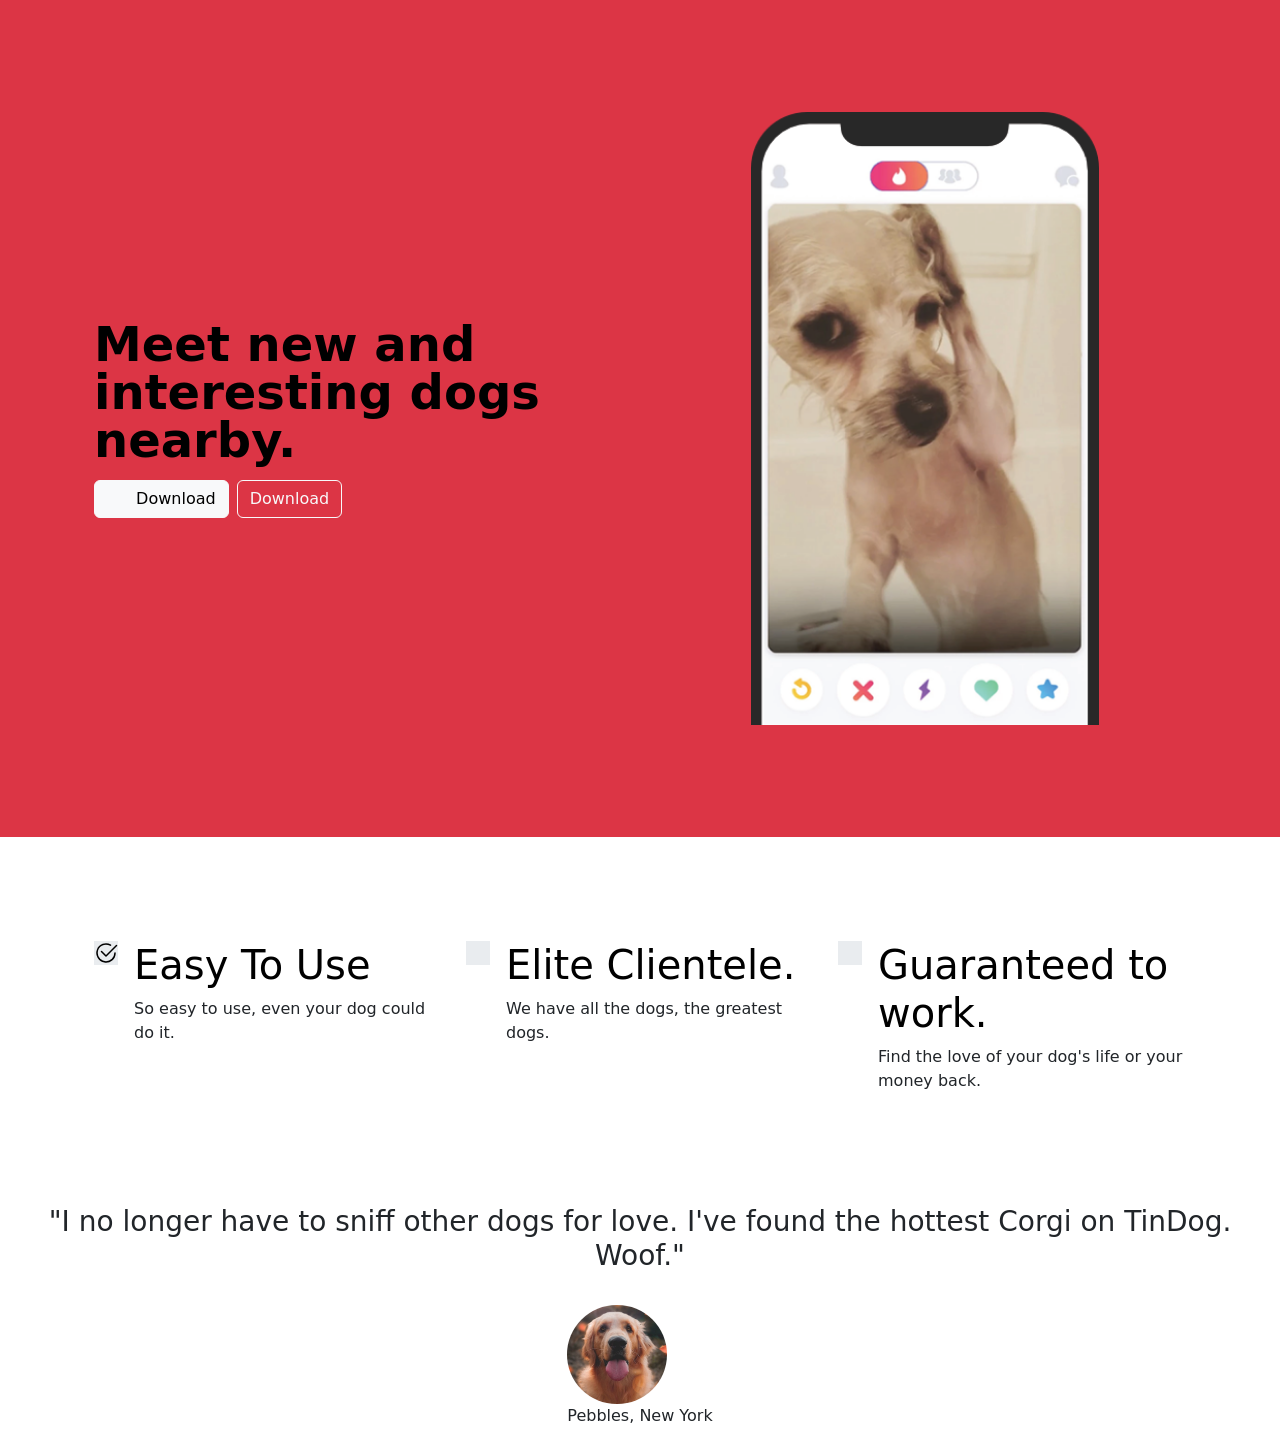
==== bootstrap-tindog/index.html @ 729865f2 "added layout" ====
<!DOCTYPE html>
<html lang="en">

<head>
  <meta charset="UTF-8">
  <meta name="viewport" content="width=device-width, initial-scale=1.0">
  <link href="https://cdn.jsdelivr.net/npm/bootstrap@5.3.8/dist/css/bootstrap.min.css" rel="stylesheet" integrity="sha384-sRIl4kxILFvY47J16cr9ZwB07vP4J8+LH7qKQnuqkuIAvNWLzeN8tE5YBujZqJLB" crossorigin="anonymous">
  <title>TinDog</title>
</head>

<body>

  <!-- Title -->
  <section id="title" class="gradient-background">
    <div class="p-3 mb-2 bg-danger text-white">
    <div class="container col-xxl-8 px-4 py-5 ">
      <div class="row flex-lg-row-reverse align-items-center g-5 py-5"> 
        <div class="col-10 col-sm-8 col-lg-6"> 
          <img src="/bootstrap-tindog/images/iphone.png" class="d-block mx-lg-auto col-8 img-fluid" alt="Bootstrap Themes" width="700" height="500" loading="lazy"> 
        </div> 
        <div class="col-lg-6"> 
          <h1 class="display-5 fw-bold text-body-emphasis lh-1 mb-3">Meet new and interesting dogs nearby.</h1> 
          <div class="d-grid gap-2 d-md-flex justify-content-md-start"> 
            <button type="button" class="btn btn-light"><svg xmlns="http://www.w3.org/2000/svg" width="16" height="16" fill="currentColor" class="bi bi-apple me-2" viewBox="0 0 16 16"></svg>
            <path d="M11.182.008C11.148-.03 9.923.023 8.857 1.18c-1.066 1.156-.902 2.482-.878 2.516s1.52.087 2.475-1.258.762-2.391.728-2.43m3.314 11.733c-.048-.096-2.325-1.234-2.113-3.422s1.675-2.789 1.698-2.854-.597-.79-1.254-1.157a3.7 3.7 0 0 0-1.563-.434c-.108-.003-.483-.095-1.254.116-.508.139-1.653.589-1.968.607-.316.018-1.256-.522-2.267-.665-.647-.125-1.333.131-1.824.328-.49.196-1.422.754-2.074 2.237-.652 1.482-.311 3.83-.067 4.56s.625 1.924 1.273 2.796c.576.984 1.34 1.667 1.659 1.899s1.219.386 1.843.067c.502-.308 1.408-.485 1.766-.472.357.013 1.061.154 1.782.539.571.197 1.111.115 1.652-.105.541-.221 1.324-1.059 2.238-2.758q.52-1.185.473-1.282"/>
            <path d="M11.182.008C11.148-.03 9.923.023 8.857 1.18c-1.066 1.156-.902 2.482-.878 2.516s1.52.087 2.475-1.258.762-2.391.728-2.43m3.314 11.733c-.048-.096-2.325-1.234-2.113-3.422s1.675-2.789 1.698-2.854-.597-.79-1.254-1.157a3.7 3.7 0 0 0-1.563-.434c-.108-.003-.483-.095-1.254.116-.508.139-1.653.589-1.968.607-.316.018-1.256-.522-2.267-.665-.647-.125-1.333.131-1.824.328-.49.196-1.422.754-2.074 2.237-.652 1.482-.311 3.83-.067 4.56s.625 1.924 1.273 2.796c.576.984 1.34 1.667 1.659 1.899s1.219.386 1.843.067c.502-.308 1.408-.485 1.766-.472.357.013 1.061.154 1.782.539.571.197 1.111.115 1.652-.105.541-.221 1.324-1.059 2.238-2.758q.52-1.185.473-1.282"/>
            </svg>Download</button>
            <button type="button" class="btn btn-outline-light">Download</button>
          </div> 
        </div> 
      </div> 
      </div>
    </div>
  </section>
  <!-- Features -->
  <section id="features">
    <div class="container px-4 py-5" id="hanging-icons"> 
      <div class="row g-4 py-5 row-cols-1 row-cols-lg-3"> 
        <div class="col d-flex align-items-start"> 
          <div class="icon-square text-body-emphasis bg-body-secondary d-inline-flex align-items-center justify-content-center fs-4 flex-shrink-0 me-3"> 
            <svg xmlns="http://www.w3.org/2000/svg" width="1em" height="1em" fill="currentColor" class="bi bi-check2-circle" viewBox="0 0 16 16">
              <path d="M2.5 8a5.5 5.5 0 0 1 8.25-4.764.5.5 0 0 0 .5-.866A6.5 6.5 0 1 0 14.5 8a.5.5 0 0 0-1 0 5.5 5.5 0 1 1-11 0"/>
              <path d="M15.354 3.354a.5.5 0 0 0-.708-.708L8 9.293 5.354 6.646a.5.5 0 1 0-.708.708l3 3a.5.5 0 0 0 .708 0z"/>
            </svg>
          </div> 
        <div> 
            <h3 class="fs-1 text-body-emphasis ">Easy To Use</h3>
            <p>So easy to use, even your dog could do it.</p>
          </div> 
        </div> 
        <div class="col d-flex align-items-start"> 
          <div class="icon-square text-body-emphasis bg-body-secondary d-inline-flex align-items-center justify-content-center fs-4 flex-shrink-0 me-3"> 
            <svg class="bi bi-mortarboard" width="1em" height="1em" aria-hidden="true">
              <use xlink:href="#cpu-fill"></use>
            </svg> 
          </div> 
          <div> 
            <h3 class="fs-1 text-body-emphasis">Elite Clientele.</h3> 
            <p>We have all the dogs, the greatest dogs.</p>
          </div> 
        </div> 
        <div class="col d-flex align-items-start"> 
          <div class="icon-square text-body-emphasis bg-body-secondary d-inline-flex align-items-center justify-content-center fs-4 flex-shrink-0 me-3"> 
            <svg class="bi" width="1em" height="1em" aria-hidden="true">
              <use xlink:href="#tools"></use>
            </svg> 
          </div> 
          <div> 
            <h3 class="fs-1 text-body-emphasis">Guaranteed to work.</h3> 
            <p>Find the love of your dog's life or your money back.</p>
          </div> 
        </div> 
      </div> 
    </div>

  </section>
  <!-- Testimonial -->
  <section id="testimonial">
    <div class="d-flex flex-column align-items-center justify-content-center"> <h3 class="text-center">"I no longer have to sniff other dogs for love. I've found the hottest Corgi on TinDog. Woof." </h3>
      <div class="d-flex flex-column  justify-content-center mt-4">
        <img src="/bootstrap-tindog/images/dog-img.jpg" class="rounded-circle" style="width:100px;" alt="Dog"> 
        <p>Pebbles, New York </p>
      </div>
    </div>
  </section>
  <!-- Pricing -->
  <section id="pricing">

  </section>
  <!-- Footer -->
  <section id="footer">

  </section>

  <script src="https://cdn.jsdelivr.net/npm/bootstrap@5.3.8/dist/js/bootstrap.bundle.min.js" integrity="sha384-FKyoEForCGlyvwx9Hj09JcYn3nv7wiPVlz7YYwJrWVcXK/BmnVDxM+D2scQbITxI" crossorigin="anonymous"></script>
</body>

</html>
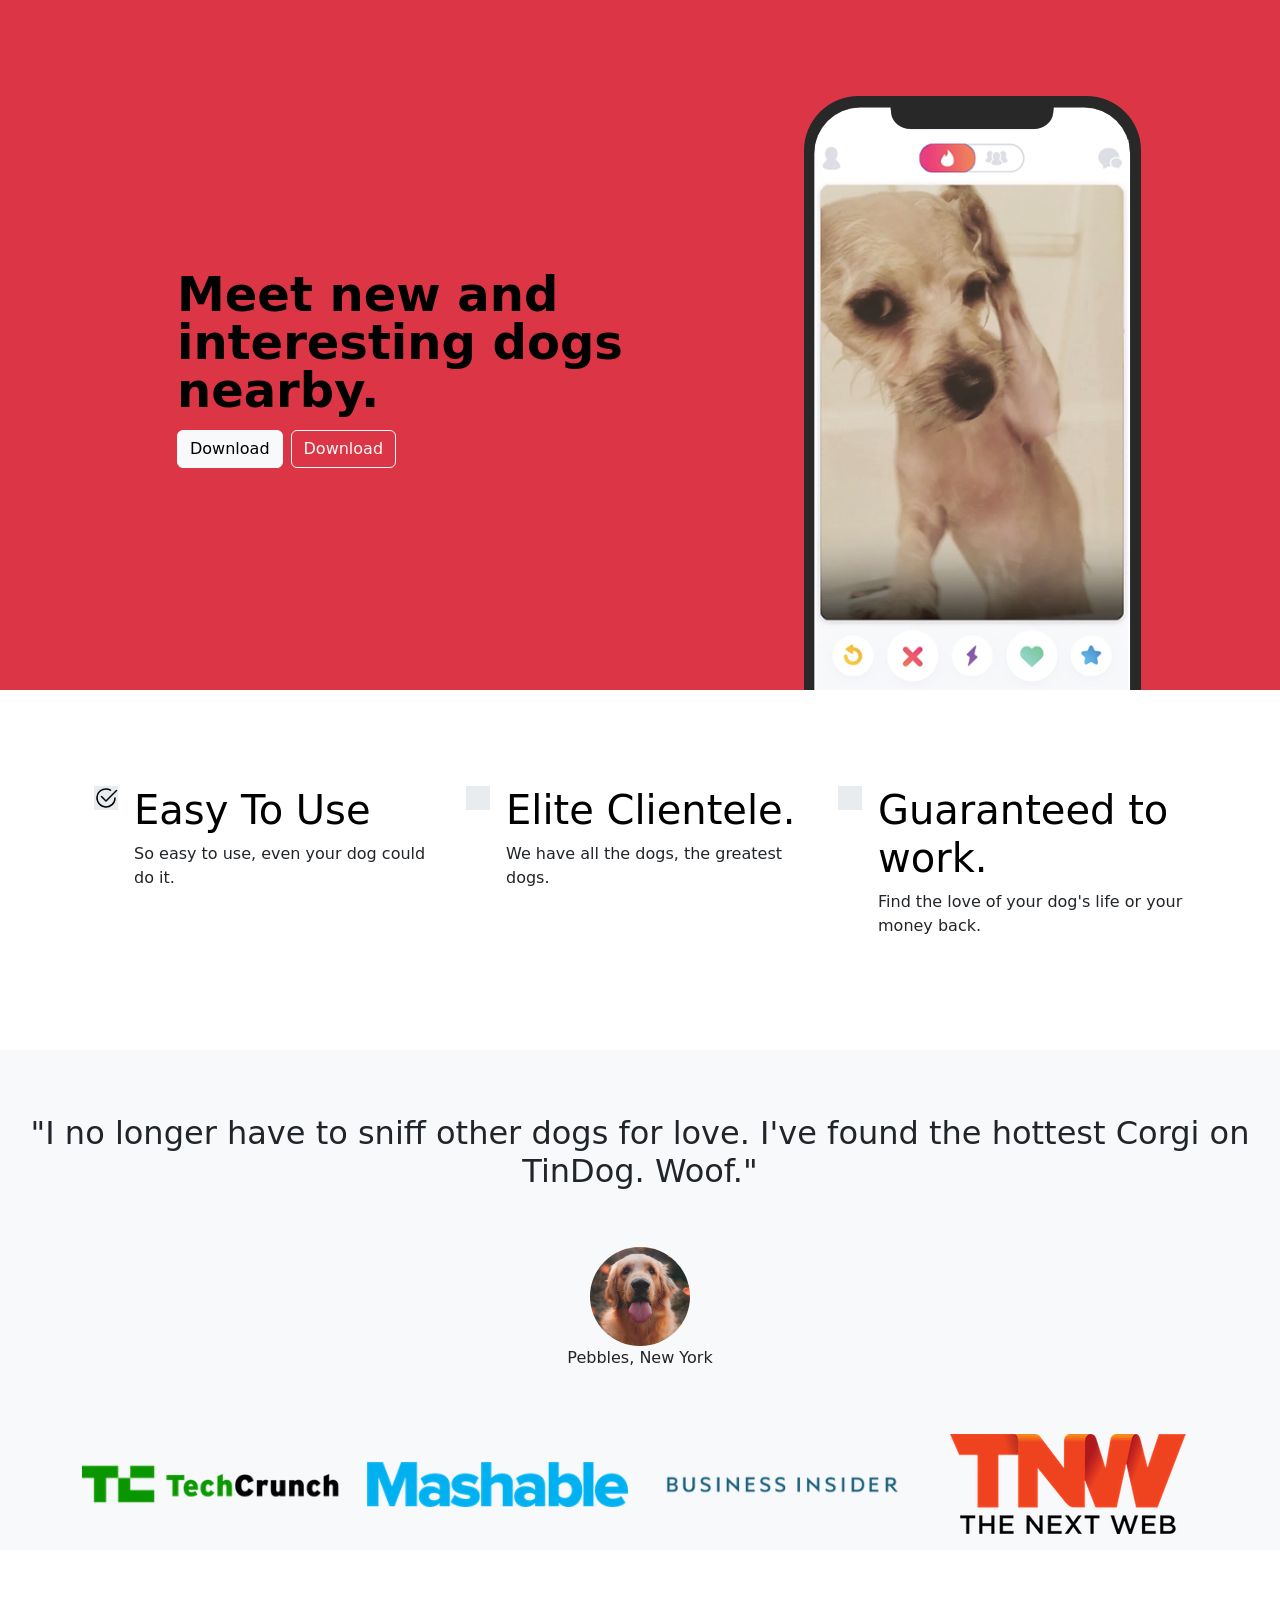
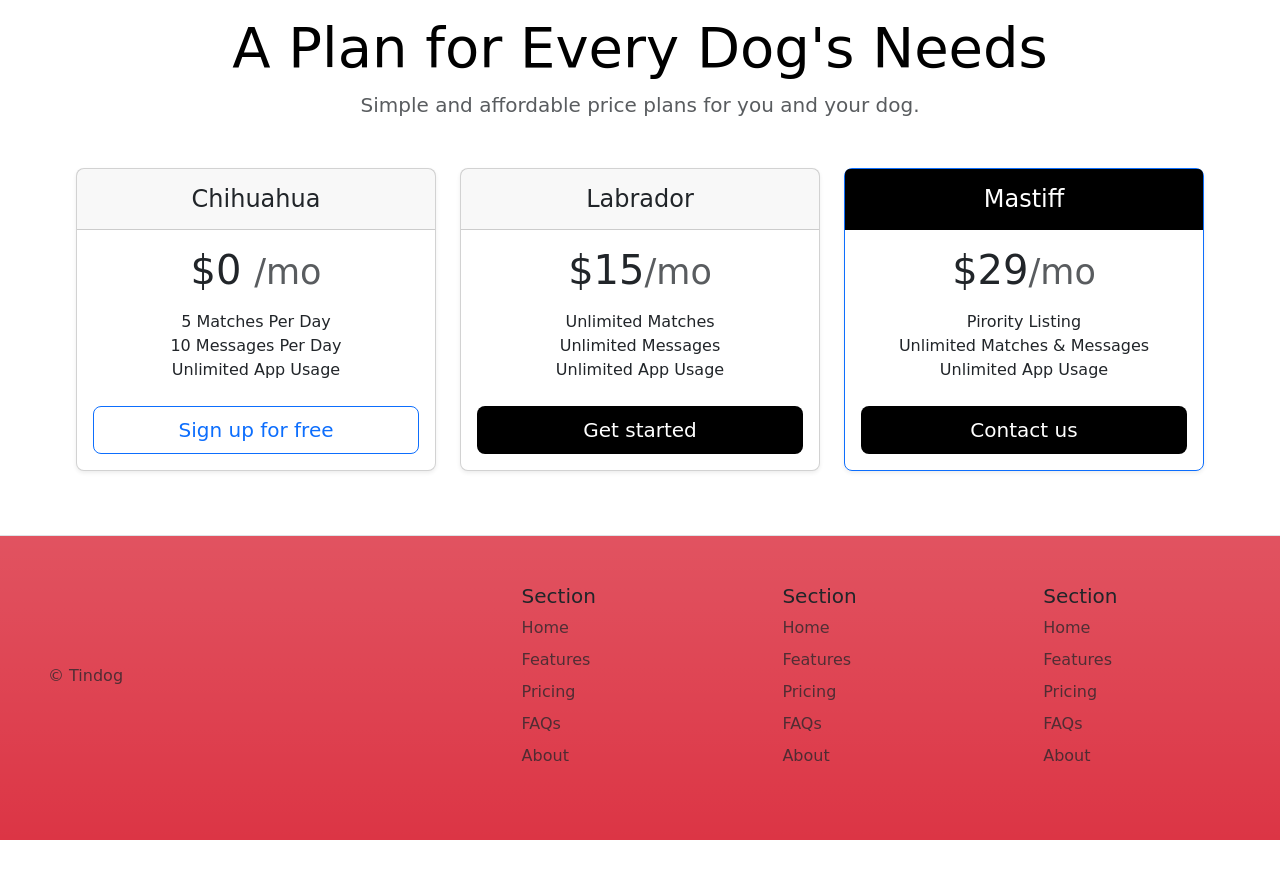
==== commit 49ba79fe: "added bootstrap body and footer" ====
--- a/bootstrap-tindog/index.html
+++ b/bootstrap-tindog/index.html
@@ -6,31 +6,41 @@
   <meta name="viewport" content="width=device-width, initial-scale=1.0">
   <link href="https://cdn.jsdelivr.net/npm/bootstrap@5.3.8/dist/css/bootstrap.min.css" rel="stylesheet" integrity="sha384-sRIl4kxILFvY47J16cr9ZwB07vP4J8+LH7qKQnuqkuIAvNWLzeN8tE5YBujZqJLB" crossorigin="anonymous">
   <title>TinDog</title>
+  
 </head>
 
 <body>
 
   <!-- Title -->
-  <section id="title" class="gradient-background">
-    <div class="p-3 mb-2 bg-danger text-white">
-    <div class="container col-xxl-8 px-4 py-5 ">
-      <div class="row flex-lg-row-reverse align-items-center g-5 py-5"> 
-        <div class="col-10 col-sm-8 col-lg-6"> 
-          <img src="/bootstrap-tindog/images/iphone.png" class="d-block mx-lg-auto col-8 img-fluid" alt="Bootstrap Themes" width="700" height="500" loading="lazy"> 
-        </div> 
-        <div class="col-lg-6"> 
-          <h1 class="display-5 fw-bold text-body-emphasis lh-1 mb-3">Meet new and interesting dogs nearby.</h1> 
-          <div class="d-grid gap-2 d-md-flex justify-content-md-start"> 
-            <button type="button" class="btn btn-light"><svg xmlns="http://www.w3.org/2000/svg" width="16" height="16" fill="currentColor" class="bi bi-apple me-2" viewBox="0 0 16 16"></svg>
-            <path d="M11.182.008C11.148-.03 9.923.023 8.857 1.18c-1.066 1.156-.902 2.482-.878 2.516s1.52.087 2.475-1.258.762-2.391.728-2.43m3.314 11.733c-.048-.096-2.325-1.234-2.113-3.422s1.675-2.789 1.698-2.854-.597-.79-1.254-1.157a3.7 3.7 0 0 0-1.563-.434c-.108-.003-.483-.095-1.254.116-.508.139-1.653.589-1.968.607-.316.018-1.256-.522-2.267-.665-.647-.125-1.333.131-1.824.328-.49.196-1.422.754-2.074 2.237-.652 1.482-.311 3.83-.067 4.56s.625 1.924 1.273 2.796c.576.984 1.34 1.667 1.659 1.899s1.219.386 1.843.067c.502-.308 1.408-.485 1.766-.472.357.013 1.061.154 1.782.539.571.197 1.111.115 1.652-.105.541-.221 1.324-1.059 2.238-2.758q.52-1.185.473-1.282"/>
-            <path d="M11.182.008C11.148-.03 9.923.023 8.857 1.18c-1.066 1.156-.902 2.482-.878 2.516s1.52.087 2.475-1.258.762-2.391.728-2.43m3.314 11.733c-.048-.096-2.325-1.234-2.113-3.422s1.675-2.789 1.698-2.854-.597-.79-1.254-1.157a3.7 3.7 0 0 0-1.563-.434c-.108-.003-.483-.095-1.254.116-.508.139-1.653.589-1.968.607-.316.018-1.256-.522-2.267-.665-.647-.125-1.333.131-1.824.328-.49.196-1.422.754-2.074 2.237-.652 1.482-.311 3.83-.067 4.56s.625 1.924 1.273 2.796c.576.984 1.34 1.667 1.659 1.899s1.219.386 1.843.067c.502-.308 1.408-.485 1.766-.472.357.013 1.061.154 1.782.539.571.197 1.111.115 1.652-.105.541-.221 1.324-1.059 2.238-2.758q.52-1.185.473-1.282"/>
-            </svg>Download</button>
+ <section id="title" class="gradient-background">
+  <div class="bg-danger text-white">
+    <div class="container col-xxl-9 px-7">
+      <div class="row flex-lg-row-reverse align-items-center g-4 pt-5">
+
+        <div class="col-10 col-sm-8 col-lg-5 ">
+          <img
+            src="/bootstrap-tindog/images/iphone.png"
+            class="img-fluid d-block mx-lg-auto pt-5"
+            alt="Bootstrap Themes"
+          >
+        </div>
+
+        <div class="col-lg-6">
+          <h1 class="display-5 fw-bold lh-1 mb-3 text-black">
+            Meet new and interesting dogs nearby.
+          </h1>
+
+          <div class="d-grid gap-2 d-md-flex justify-content-md-start">
+            <button type="button" class="btn btn-light">Download</button>
             <button type="button" class="btn btn-outline-light">Download</button>
-          </div> 
-        </div> 
-      </div> 
+          </div>
+        </div>
+
       </div>
     </div>
+  </div>
+</section>
+
   </section>
   <!-- Features -->
   <section id="features">
@@ -42,29 +52,34 @@
               <path d="M2.5 8a5.5 5.5 0 0 1 8.25-4.764.5.5 0 0 0 .5-.866A6.5 6.5 0 1 0 14.5 8a.5.5 0 0 0-1 0 5.5 5.5 0 1 1-11 0"/>
               <path d="M15.354 3.354a.5.5 0 0 0-.708-.708L8 9.293 5.354 6.646a.5.5 0 1 0-.708.708l3 3a.5.5 0 0 0 .708 0z"/>
             </svg>
-          </div> 
+          </div>
+
         <div> 
             <h3 class="fs-1 text-body-emphasis ">Easy To Use</h3>
             <p>So easy to use, even your dog could do it.</p>
           </div> 
         </div> 
+
         <div class="col d-flex align-items-start"> 
           <div class="icon-square text-body-emphasis bg-body-secondary d-inline-flex align-items-center justify-content-center fs-4 flex-shrink-0 me-3"> 
             <svg class="bi bi-mortarboard" width="1em" height="1em" aria-hidden="true">
               <use xlink:href="#cpu-fill"></use>
             </svg> 
           </div> 
+
           <div> 
             <h3 class="fs-1 text-body-emphasis">Elite Clientele.</h3> 
             <p>We have all the dogs, the greatest dogs.</p>
           </div> 
         </div> 
+
         <div class="col d-flex align-items-start"> 
           <div class="icon-square text-body-emphasis bg-body-secondary d-inline-flex align-items-center justify-content-center fs-4 flex-shrink-0 me-3"> 
             <svg class="bi" width="1em" height="1em" aria-hidden="true">
               <use xlink:href="#tools"></use>
             </svg> 
           </div> 
+
           <div> 
             <h3 class="fs-1 text-body-emphasis">Guaranteed to work.</h3> 
             <p>Find the love of your dog's life or your money back.</p>
@@ -76,20 +91,232 @@
   </section>
   <!-- Testimonial -->
   <section id="testimonial">
-    <div class="d-flex flex-column align-items-center justify-content-center"> <h3 class="text-center">"I no longer have to sniff other dogs for love. I've found the hottest Corgi on TinDog. Woof." </h3>
-      <div class="d-flex flex-column  justify-content-center mt-4">
+    <div class=" p-3 mb-2 bg-body-tertiary d-flex flex-column align-items-center justify-content-center"> <h2 class="text-center mt-5">"I no longer have to sniff other dogs for love. I've found the hottest Corgi on TinDog. Woof." </h2>
+
+      <div class="d-flex flex-column  justify-content-center align-items-center mt-5 mb-5">
         <img src="/bootstrap-tindog/images/dog-img.jpg" class="rounded-circle" style="width:100px;" alt="Dog"> 
-        <p>Pebbles, New York </p>
+        <p class=" text-center ">Pebbles, New York </p>
       </div>
-    </div>
+
+      <!-- <div class="container ms-1 col-lg-12 d-flex align-items-center justify-content-center ">
+          <div class="row">
+            <div class="col-lg-4 col-sm-12 ms-9">
+              <img src="./images/techcrunch.png" alt="techcrunch" height="30">
+            </div> 
+
+            <div class="col-lg-4 col-sm-12 ms-9">
+              <img src="./images/mashable.png" alt="mashable" height="30">
+            </div>
+            
+            <div class="col-lg-4 col-sm-12 ms-8">
+              <img src="./images/bizinsider.png" alt="bizinsider" height="30">
+            </div>
+
+            <div class="col-lg-4 col-sm-12 ms-9">
+              <img src="./images/tnw.png" alt="tnw" height="30">
+            </div>
+          </div>
+        </div>
+    </div> -->
+
+    <div class="container">
+      <div class="row text-center d-flex justify-content-between align-items-center g-4 ">
+
+        <div class="col-6 col-md-3  ">
+          <img src="/bootstrap-tindog/images/techcrunch.png" class="img-fluid logo" alt="">
+        </div>
+
+        <div class="col-6 col-md-3">
+          <img src="/bootstrap-tindog/images/mashable.png" class="img-fluid logo" alt="">
+        </div>
+
+        <div class="col-12 col-md-3">
+          <img src="/bootstrap-tindog/images/bizinsider.png" class="img-fluid logo" alt="">
+        </div>
+
+        <div class="col-12 col-md-3">
+          <img src="/bootstrap-tindog/images/tnw.png" class="img-fluid logo" alt="">
+        </div>
+
+      </div>
+    </div>
+
+
+    <!-- <figure class="text-center">
+  <blockquote class="blockquote">
+    <>"I no longer have to sniff other dogs for love. I've found the hottest Corgi on TinDog. Woof."</p>
+  </blockquote>
+  <figcaption class="blockquote-footer">
+    Someone famous in <cite title="Source Title">Source Title</cite>
+  </figcaption>
+</figure> -->
   </section>
   <!-- Pricing -->
   <section id="pricing">
+    <div class="pricing-header p-3 mt-5 pb-md-4 mx-auto text-center"> 
+      <h1 class="display-4 fw-normal text-body-emphasis">A Plan for Every Dog's Needs</h1> 
+      <p class="fs-5 text-body-secondary mb-5">Simple and affordable price plans for you and your dog.</p> 
+
+      <div class="row row-cols-1 row-cols-md-3 m-5 mb-3 text-center"> 
+        <div class="col"> 
+          <div class="card mb-4 rounded-3 shadow-sm"> 
+
+            <div class="card-header py-3"> 
+              <h4 class="my-0 fw-normal">Chihuahua</h4> 
+            </div> <div class="card-body"> 
+
+              <h1 class="card-title pricing-card-title">$0
+                <small class="text-body-secondary fw-light">/mo</small></h1> 
+              <ul class="list-unstyled mt-3 mb-4">
+                 <li>5 Matches Per Day</li> 
+                 <li>10 Messages Per Day</li> 
+                 <li>Unlimited App Usage</li>
+                </ul> 
+                
+                <button type="button" class="w-100 btn btn-lg btn-outline-primary">Sign up for free</button> 
+              </div> 
+            </div> 
+          </div> 
+          
+          <div class="col"> 
+            <div class="card mb-4 rounded-3 shadow-sm"> 
+              <div class="card-header py-3"> 
+                <h4 class="my-0 fw-normal">Labrador</h4> 
+              </div> 
+
+              <div class="card-body"> 
+                <h1 class="card-title pricing-card-title">$15<small class="text-body-secondary fw-light">/mo</small></h1> 
+                
+                <ul class="list-unstyled mt-3 mb-4"> 
+                  <li>Unlimited Matches</li> 
+                  <li>Unlimited Messages</li> 
+                  <li>Unlimited App Usage</li> 
+                </ul> 
+                
+                <button type="button" class="w-100 btn btn-lg bg-black text-white">Get started</button> 
+              </div> 
+            </div> 
+          </div> 
+          
+          <div class="col"> 
+            <div class="card mb-4 rounded-3 shadow-sm border-primary"> 
+              <div class="card-header py-3 text-bg-primary bg-black text-white"> 
+                <h4 class="my-0 fw-normal ">Mastiff</h4> 
+              </div> 
+              
+              <div class="card-body"> 
+                <h1 class="card-title pricing-card-title">$29<small class="text-body-secondary fw-light">/mo</small></h1> 
+                
+                <ul class="list-unstyled mt-3 mb-4"> 
+                  <li>Pirority Listing</li> 
+                  <li>Unlimited Matches & Messages</li> 
+                  <li>Unlimited App Usage</li> 
+                </ul> 
+                
+                <button type="button" class="w-100 btn btn-lg bg-black text-white">Contact us</button> 
+              </div> 
+            </div> 
+          </div> 
+        </div>
+    </div>
+
 
   </section>
   <!-- Footer -->
   <section id="footer">
-
+    <div class="contain bg-black bg-gradient" style=" --bs-bg-opacity: 1;  background-color: rgba(var(--bs-danger-rgb), var(--bs-bg-opacity)) !important;"> 
+      <footer class="row row-cols-1 row-cols-sm-2 row-cols-md-5 py-5 my-5 border-top mt-0"> 
+        <div class="col mb-3 "> 
+
+          <a href="/" class="d-flex align-items-center mb-3 link-body-emphasis text-decoration-none" aria-label="Bootstrap"> 
+            <svg class="bi me-2" width="40" height="32" aria-hidden="true">
+              <use xlink:href="#bootstrap"></use>
+            </svg> 
+          </a> 
+          
+          <p class="text-body-secondary m-5 ">© Tindog</p> 
+        </div> 
+        
+        <div class="col mb-3"></div> 
+
+        <div class="col mb-3"> 
+          <h5>Section</h5> 
+          <ul class="nav flex-column"> 
+            <li class="nav-item mb-2">
+              <a href="#" class="nav-link p-0 text-body-secondary">Home</a>
+            </li> 
+            
+            <li class="nav-item mb-2">
+              <a href="#" class="nav-link p-0 text-body-secondary">Features</a>
+            </li> 
+            
+            <li class="nav-item mb-2">
+              <a href="#" class="nav-link p-0 text-body-secondary">Pricing</a>
+            </li> 
+            
+            <li class="nav-item mb-2">
+              <a href="#" class="nav-link p-0 text-body-secondary">FAQs</a>
+            </li> 
+            
+            <li class="nav-item mb-2">
+              <a href="#" class="nav-link p-0 text-body-secondary">About</a>
+            </li> 
+          </ul> 
+        </div> 
+
+        <div class="col mb-3"> 
+          <h5>Section</h5> 
+
+          <ul class="nav flex-column"> 
+
+            <li class="nav-item mb-2">
+              <a href="#" class="nav-link p-0 text-body-secondary">Home</a>
+            </li> 
+            
+            <li class="nav-item mb-2">
+              <a href="#" class="nav-link p-0 text-body-secondary">Features</a>
+            </li> 
+            
+            <li class="nav-item mb-2">
+              <a href="#" class="nav-link p-0 text-body-secondary">Pricing</a>
+            </li> 
+            
+            <li class="nav-item mb-2">
+              <a href="#" class="nav-link p-0 text-body-secondary">FAQs</a>
+            </li> 
+            
+            <li class="nav-item mb-2">
+              <a href="#" class="nav-link p-0 text-body-secondary">About</a>
+            </li> 
+          </ul> 
+        </div> 
+        
+        <div class="col mb-3"> 
+          <h5>Section</h5> 
+          <ul class="nav flex-column"> 
+            <li class="nav-item mb-2">
+              <a href="#" class="nav-link p-0 text-body-secondary">Home</a>
+            </li> 
+
+            <li class="nav-item mb-2">
+              <a href="#" class="nav-link p-0 text-body-secondary">Features</a>
+            </li> 
+            
+            <li class="nav-item mb-2">
+              <a href="#" class="nav-link p-0 text-body-secondary">Pricing</a>
+            </li> 
+            
+            <li class="nav-item mb-2">
+              <a href="#" class="nav-link p-0 text-body-secondary">FAQs</a>
+            </li> 
+
+            <li class="nav-item mb-2">
+              <a href="#" class="nav-link p-0 text-body-secondary">About</a>
+            </li> 
+          </ul> 
+        </div> 
+      </footer> 
+    </div>
   </section>
 
   <script src="https://cdn.jsdelivr.net/npm/bootstrap@5.3.8/dist/js/bootstrap.bundle.min.js" integrity="sha384-FKyoEForCGlyvwx9Hj09JcYn3nv7wiPVlz7YYwJrWVcXK/BmnVDxM+D2scQbITxI" crossorigin="anonymous"></script>
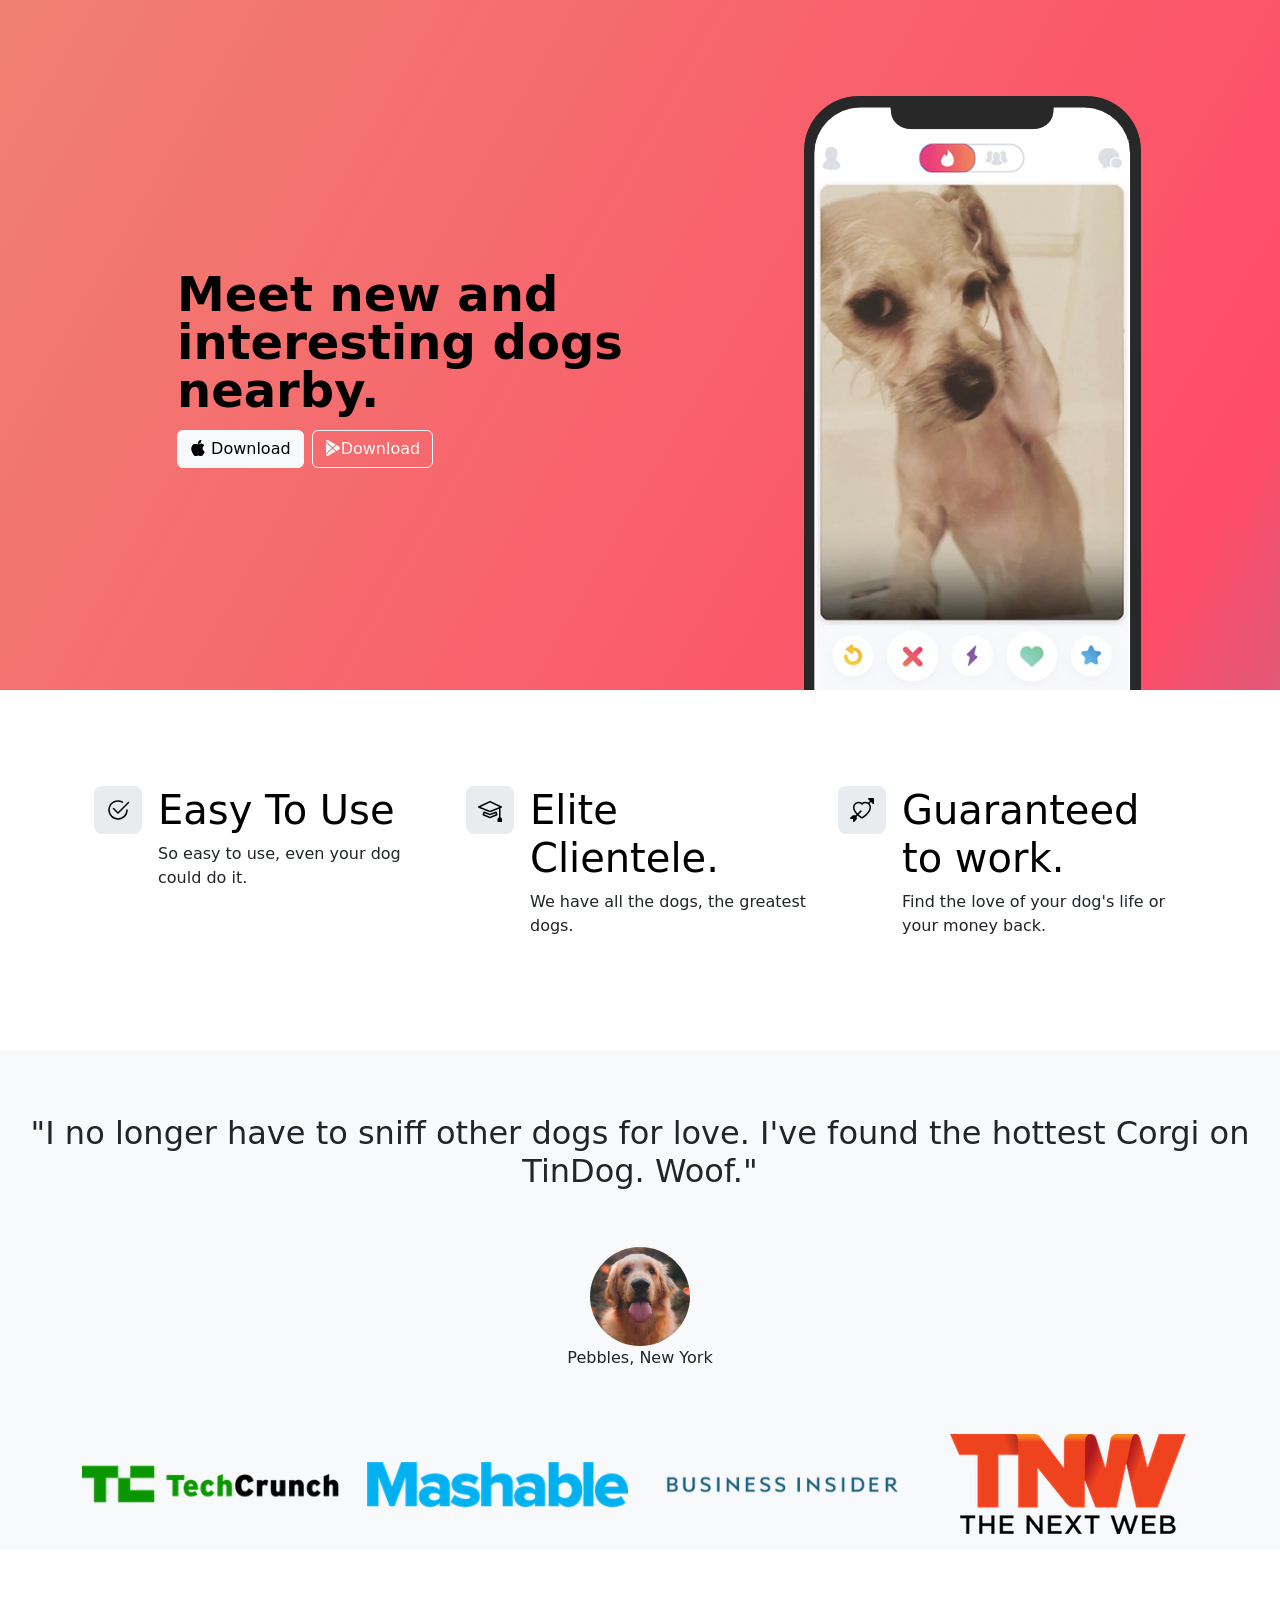
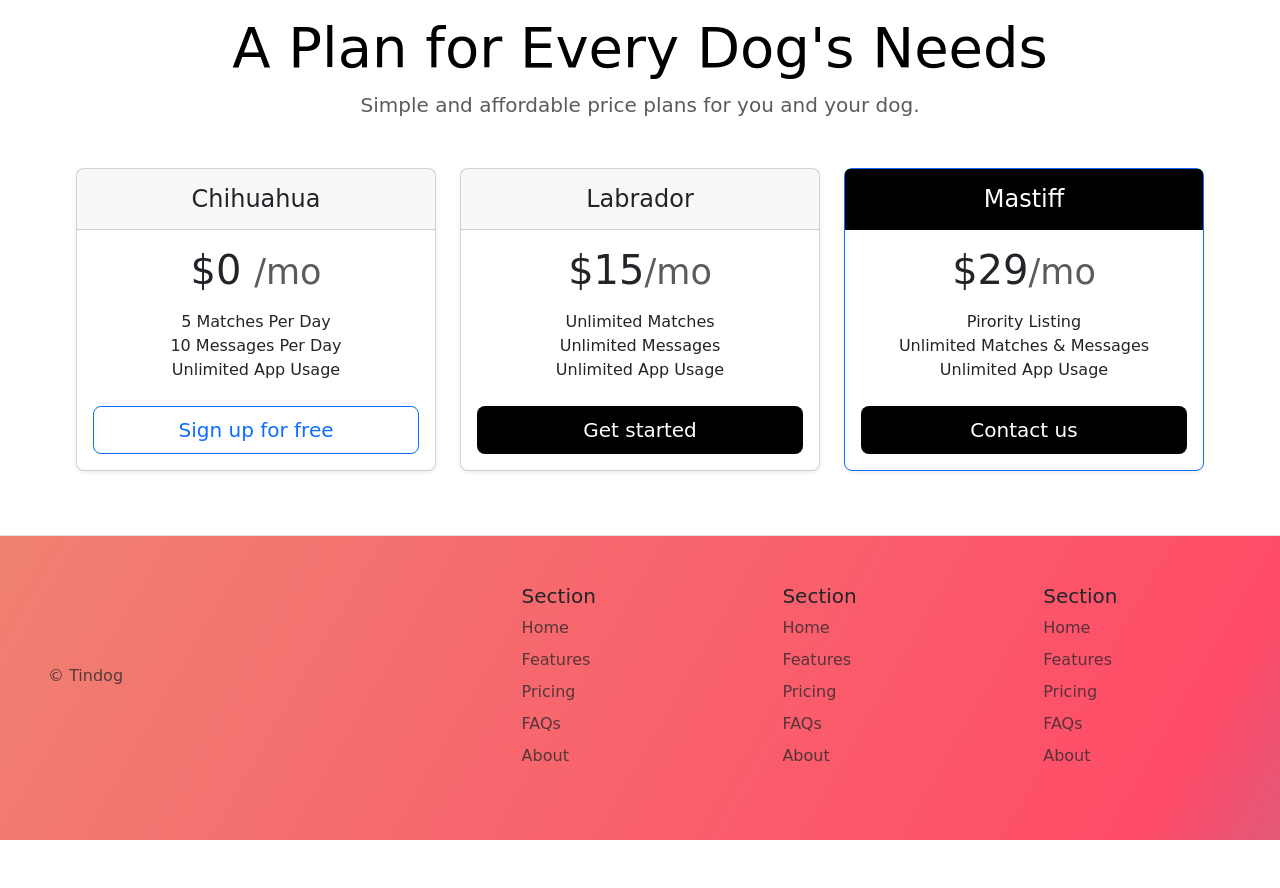
==== commit 976b9746: "fixes gradient and sizing" ====
--- a/bootstrap-tindog/index.html
+++ b/bootstrap-tindog/index.html
@@ -6,14 +6,15 @@
   <meta name="viewport" content="width=device-width, initial-scale=1.0">
   <link href="https://cdn.jsdelivr.net/npm/bootstrap@5.3.8/dist/css/bootstrap.min.css" rel="stylesheet" integrity="sha384-sRIl4kxILFvY47J16cr9ZwB07vP4J8+LH7qKQnuqkuIAvNWLzeN8tE5YBujZqJLB" crossorigin="anonymous">
   <title>TinDog</title>
+  <link rel="stylesheet" href="/bootstrap-tindog/css/style.css">
   
 </head>
 
 <body>
 
   <!-- Title -->
- <section id="title" class="gradient-background">
-  <div class="bg-danger text-white">
+ <section id="title" >
+  <div class="gradient-background text-white">
     <div class="container col-xxl-9 px-7">
       <div class="row flex-lg-row-reverse align-items-center g-4 pt-5">
 
@@ -31,8 +32,19 @@
           </h1>
 
           <div class="d-grid gap-2 d-md-flex justify-content-md-start">
-            <button type="button" class="btn btn-light">Download</button>
-            <button type="button" class="btn btn-outline-light">Download</button>
+                <button type="button" class="btn btn-light"><svg xmlns="http://www.w3.org/2000/svg" width="16" height="16" fill="currentColor"
+                    class="bi bi-apple mb-1" viewBox="0 0 16 16">
+                 <path
+                      d="M11.182.008C11.148-.03 9.923.023 8.857 1.18c-1.066 1.156-.902 2.482-.878 2.516.024.034 1.52.087 2.475-1.258.955-1.345.762-2.391.728-2.43Zm3.314 11.733c-.048-.096-2.325-1.234-2.113-3.422.212-2.189 1.675-2.789 1.698-2.854.023-.065-.597-.79-1.254-1.157a3.692 3.692 0 0 0-1.563-.434c-.108-.003-.483-.095-1.254.116-.508.139-1.653.589-1.968.607-.316.018-1.256-.522-2.267-.665-.647-.125-1.333.131-1.824.328-.49.196-1.422.754-2.074 2.237-.652 1.482-.311 3.83-.067 4.56.244.729.625 1.924 1.273 2.796.576.984 1.34 1.667 1.659 1.899.319.232 1.219.386 1.843.067.502-.308 1.408-.485 1.766-.472.357.013 1.061.154 1.782.539.571.197 1.111.115 1.652-.105.541-.221 1.324-1.059 2.238-2.758.347-.79.505-1.217.473-1.282Z" />
+                 <path
+                      d="M11.182.008C11.148-.03 9.923.023 8.857 1.18c-1.066 1.156-.902 2.482-.878 2.516.024.034 1.52.087 2.475-1.258.955-1.345.762-2.391.728-2.43Zm3.314 11.733c-.048-.096-2.325-1.234-2.113-3.422.212-2.189 1.675-2.789 1.698-2.854.023-.065-.597-.79-1.254-1.157a3.692 3.692 0 0 0-1.563-.434c-.108-.003-.483-.095-1.254.116-.508.139-1.653.589-1.968.607-.316.018-1.256-.522-2.267-.665-.647-.125-1.333.131-1.824.328-.49.196-1.422.754-2.074 2.237-.652 1.482-.311 3.83-.067 4.56.244.729.625 1.924 1.273 2.796.576.984 1.34 1.667 1.659 1.899.319.232 1.219.386 1.843.067.502-.308 1.408-.485 1.766-.472.357.013 1.061.154 1.782.539.571.197 1.111.115 1.652-.105.541-.221 1.324-1.059 2.238-2.758.347-.79.505-1.217.473-1.282Z" />
+                  </svg>
+          Download</button>
+            <button type="button" class="btn btn-outline-light"><svg xmlns="http://www.w3.org/2000/svg" width="16" height="16" fill="currentColor"
+                class="bi bi-google-play mb-1" viewBox="0 0 16 16">
+              <path
+                  d="M14.222 9.374c1.037-.61 1.037-2.137 0-2.748L11.528 5.04 8.32 8l3.207 2.96 2.694-1.586Zm-3.595 2.116L7.583 8.68 1.03 14.73c.201 1.029 1.36 1.61 2.303 1.055l7.294-4.295ZM1 13.396V2.603L6.846 8 1 13.396ZM1.03 1.27l6.553 6.05 3.044-2.81L3.333.215C2.39-.341 1.231.24 1.03 1.27Z" />
+          </svg>Download</button>
           </div>
         </div>
 
@@ -47,11 +59,13 @@
     <div class="container px-4 py-5" id="hanging-icons"> 
       <div class="row g-4 py-5 row-cols-1 row-cols-lg-3"> 
         <div class="col d-flex align-items-start"> 
-          <div class="icon-square text-body-emphasis bg-body-secondary d-inline-flex align-items-center justify-content-center fs-4 flex-shrink-0 me-3"> 
-            <svg xmlns="http://www.w3.org/2000/svg" width="1em" height="1em" fill="currentColor" class="bi bi-check2-circle" viewBox="0 0 16 16">
-              <path d="M2.5 8a5.5 5.5 0 0 1 8.25-4.764.5.5 0 0 0 .5-.866A6.5 6.5 0 1 0 14.5 8a.5.5 0 0 0-1 0 5.5 5.5 0 1 1-11 0"/>
-              <path d="M15.354 3.354a.5.5 0 0 0-.708-.708L8 9.293 5.354 6.646a.5.5 0 1 0-.708.708l3 3a.5.5 0 0 0 .708 0z"/>
-            </svg>
+          <div class="icon-square text-body-emphasis bg-body-secondary d-inline-flex align-items-center justify-content-center fs-4 flex-shrink-0 me-3" style="border-radius: 8px;"><svg xmlns="http://www.w3.org/2000/svg" height="30" fill="currentColor" class="bi bi-check2-circle"
+              viewBox="0 0 16 16" style="height: 40px; padding: 8px;">
+          <path
+                d="M2.5 8a5.5 5.5 0 0 1 8.25-4.764.5.5 0 0 0 .5-.866A6.5 6.5 0 1 0 14.5 8a.5.5 0 0 0-1 0 5.5 5.5 0 1 1-11 0z" />
+          <path
+                d="M15.354 3.354a.5.5 0 0 0-.708-.708L8 9.293 5.354 6.646a.5.5 0 1 0-.708.708l3 3a.5.5 0 0 0 .708 0l7-7z" />
+          </svg>
           </div>
 
         <div> 
@@ -61,10 +75,9 @@
         </div> 
 
         <div class="col d-flex align-items-start"> 
-          <div class="icon-square text-body-emphasis bg-body-secondary d-inline-flex align-items-center justify-content-center fs-4 flex-shrink-0 me-3"> 
-            <svg class="bi bi-mortarboard" width="1em" height="1em" aria-hidden="true">
-              <use xlink:href="#cpu-fill"></use>
-            </svg> 
+          <div class="icon-square text-body-emphasis bg-body-secondary d-inline-flex align-items-center justify-content-center fs-4 flex-shrink-0 me-3" style="border-radius: 8px;"><svg xmlns="http://www.w3.org/2000/svg" height="30" fill="currentColor" class="bi bi-mortarboard" viewBox="0 0 16 16" style="height: 40px; padding:8px;">
+          <path d="M8.211 2.047a.5.5 0 0 0-.422 0l-7.5 3.5a.5.5 0 0 0 .025.917l7.5 3a.5.5 0 0 0 .372 0L14 7.14V13a1 1 0 0 0-1 1v2h3v-2a1 1 0 0 0-1-1V6.739l.686-.275a.5.5 0 0 0 .025-.917l-7.5-3.5ZM8 8.46 1.758 5.965 8 3.052l6.242 2.913L8 8.46Z"/>
+          <path d="M4.176 9.032a.5.5 0 0 0-.656.327l-.5 1.7a.5.5 0 0 0 .294.605l4.5 1.8a.5.5 0 0 0 .372 0l4.5-1.8a.5.5 0 0 0 .294-.605l-.5-1.7a.5.5 0 0 0-.656-.327L8 10.466 4.176 9.032Zm-.068 1.873.22-.748 3.496 1.311a.5.5 0 0 0 .352 0l3.496-1.311.22.748L8 12.46l-3.892-1.556Z"/></svg>
           </div> 
 
           <div> 
@@ -74,10 +87,11 @@
         </div> 
 
         <div class="col d-flex align-items-start"> 
-          <div class="icon-square text-body-emphasis bg-body-secondary d-inline-flex align-items-center justify-content-center fs-4 flex-shrink-0 me-3"> 
-            <svg class="bi" width="1em" height="1em" aria-hidden="true">
-              <use xlink:href="#tools"></use>
-            </svg> 
+          <div class="icon-square text-body-emphasis bg-body-secondary d-inline-flex align-items-center justify-content-center fs-4 flex-shrink-0 me-3" style="border-radius: 8px;"><svg xmlns="http://www.w3.org/2000/svg" height="30" fill="currentColor" class="bi bi-arrow-through-heart"
+              viewBox="0 0 16 16" style="padding:8px; height: 40px; ">
+          <path fill-rule="evenodd"
+                d="M2.854 15.854A.5.5 0 0 1 2 15.5V14H.5a.5.5 0 0 1-.354-.854l1.5-1.5A.5.5 0 0 1 2 11.5h1.793l.53-.53c-.771-.802-1.328-1.58-1.704-2.32-.798-1.575-.775-2.996-.213-4.092C3.426 2.565 6.18 1.809 8 3.233c1.25-.98 2.944-.928 4.212-.152L13.292 2 12.147.854A.5.5 0 0 1 12.5 0h3a.5.5 0 0 1 .5.5v3a.5.5 0 0 1-.854.354L14 2.707l-1.006 1.006c.236.248.44.531.6.845.562 1.096.585 2.517-.213 4.092-.793 1.563-2.395 3.288-5.105 5.08L8 13.912l-.276-.182a21.86 21.86 0 0 1-2.685-2.062l-.539.54V14a.5.5 0 0 1-.146.354l-1.5 1.5Zm2.893-4.894A20.419 20.419 0 0 0 8 12.71c2.456-1.666 3.827-3.207 4.489-4.512.679-1.34.607-2.42.215-3.185-.817-1.595-3.087-2.054-4.346-.761L8 4.62l-.358-.368c-1.259-1.293-3.53-.834-4.346.761-.392.766-.464 1.845.215 3.185.323.636.815 1.33 1.519 2.065l1.866-1.867a.5.5 0 1 1 .708.708L5.747 10.96Z" />
+          </svg>
           </div> 
 
           <div> 
@@ -159,7 +173,7 @@
 
       <div class="row row-cols-1 row-cols-md-3 m-5 mb-3 text-center"> 
         <div class="col"> 
-          <div class="card mb-4 rounded-3 shadow-sm"> 
+          <div class="card mb-4 rounded-3 shadow-sm "> 
 
             <div class="card-header py-3"> 
               <h4 class="my-0 fw-normal">Chihuahua</h4> 
@@ -224,7 +238,7 @@
   </section>
   <!-- Footer -->
   <section id="footer">
-    <div class="contain bg-black bg-gradient" style=" --bs-bg-opacity: 1;  background-color: rgba(var(--bs-danger-rgb), var(--bs-bg-opacity)) !important;"> 
+    <div class="gradient-background"> 
       <footer class="row row-cols-1 row-cols-sm-2 row-cols-md-5 py-5 my-5 border-top mt-0"> 
         <div class="col mb-3 "> 
 
--- a/bootstrap-tindog/css/style.css
+++ b/bootstrap-tindog/css/style.css
@@ -0,0 +1,28 @@
+.gradient-background {
+  background: linear-gradient(300deg, #00bfff, #ff4c68, #ef8172);
+  background-size: 180% 180%;
+  animation: gradient-animation 18s ease infinite;
+}
+
+@keyframes gradient-animation {
+  0% {
+    background-position: 0% 50%;
+  }
+  50% {
+    background-position: 100% 50%;
+  }
+  100% {
+    background-position: 0% 50%;
+  }
+}
+
+.icon-square {
+  width: 3rem;
+  height: 3rem;
+  border-radius: 0.75rem;
+}
+
+.profile-img {
+  height: 100px;
+  border-radius: 50%;
+}
